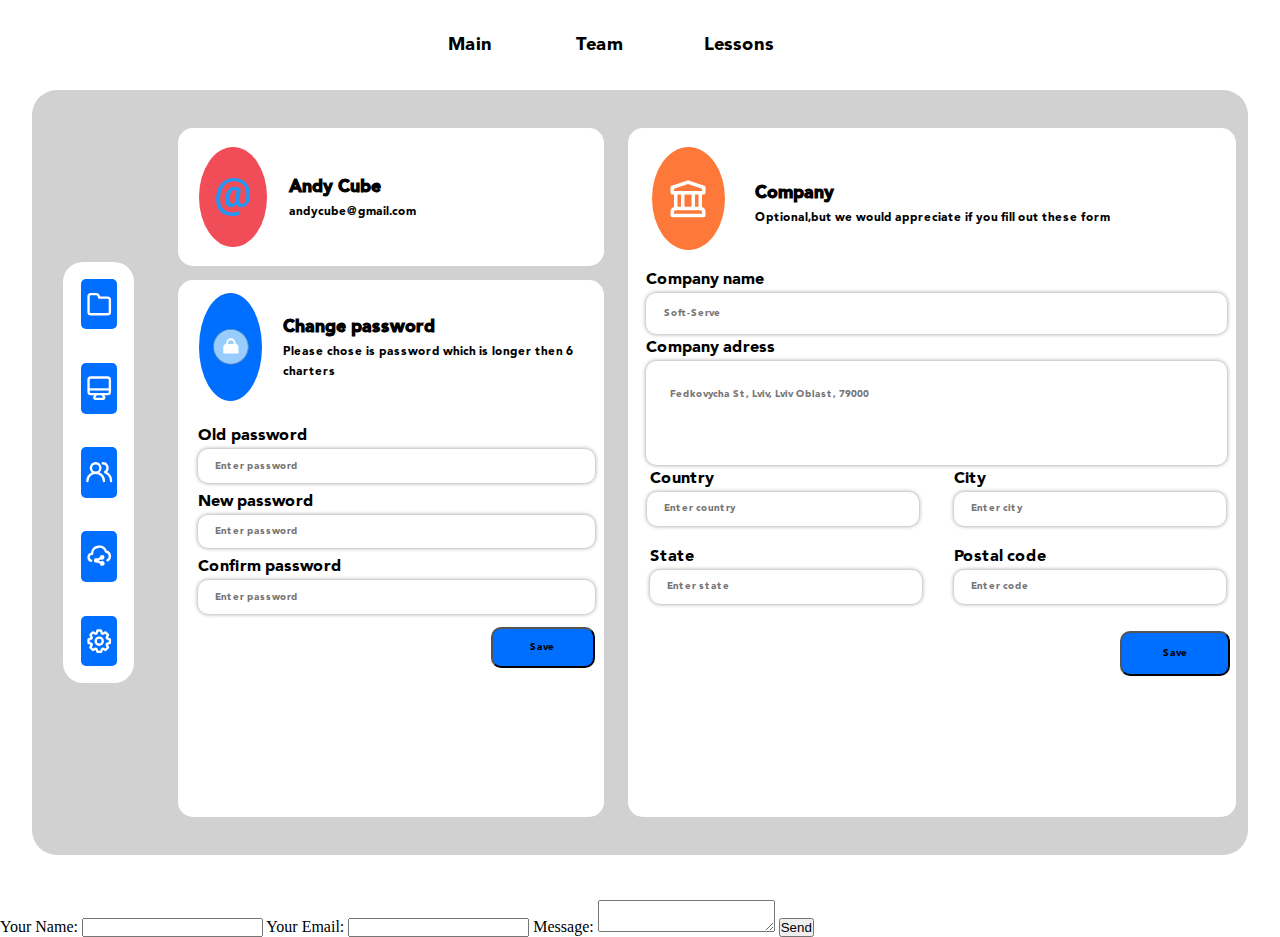
==== account.html @ d7893dc6 "School_Project" ====
<!DOCTYPE html>
<html lang="en">

<head>
    <meta charset="UTF-8">
    <meta name="viewport" content="width=device-width, initial-scale=1.0">
    <meta http-equiv="X-UA-Compatible" content="ie=edge">
    <title>Document</title>
    <link rel="stylesheet" href="style.css">
</head>

<body>
    <div class="main-content">
        <div class="title">
            <ul class="menu">
                <li class="menu-links">
                    <a href="index.html" class="menu-item">Main</a>
                </li>
                <li class="menu-links">
                    <a href="team.html" class="menu-item">Team</a>
                </li>
                <li class="menu-links">
                    <a href="lessons.html" class="menu-item">Lessons</a>
                </li>
            </ul>
        </div>
        <div class="content  account-content">
            <div class="mainToolBox">
                <div class="toolbox">
                    <a href="index.html" class="svg-item folder ">
                        <svg xmlns="http://www.w3.org/2000/svg" viewBox="0 0 24 24" class="miniToolBox folder-color">
                            <path
                                d="M19,5.5H12.72l-.32-1a3,3,0,0,0-2.84-2H5a3,3,0,0,0-3,3v13a3,3,0,0,0,3,3H19a3,3,0,0,0,3-3V8.5A3,3,0,0,0,19,5.5Zm1,13a1,1,0,0,1-1,1H5a1,1,0,0,1-1-1V5.5a1,1,0,0,1,1-1H9.56a1,1,0,0,1,.95.68l.54,1.64A1,1,0,0,0,12,7.5h7a1,1,0,0,1,1,1Z" />
                        </svg>
                    </a>
                    <a href="account.html" class="svg-item folder account"><svg xmlns="http://www.w3.org/2000/svg"
                            viewBox="0 0 24 24" class="miniToolBox">
                            <path
                                d="M19,2H5A3,3,0,0,0,2,5V15a3,3,0,0,0,3,3H7.64l-.58,1a2,2,0,0,0,0,2,2,2,0,0,0,1.75,1h6.46A2,2,0,0,0,17,21a2,2,0,0,0,0-2l-.59-1H19a3,3,0,0,0,3-3V5A3,3,0,0,0,19,2ZM8.77,20,10,18H14l1.2,2ZM20,15a1,1,0,0,1-1,1H5a1,1,0,0,1-1-1V14H20Zm0-3H4V5A1,1,0,0,1,5,4H19a1,1,0,0,1,1,1Z" />
                        </svg></a>
                    <a href="#" class="svg-item folder group"><svg xmlns="http://www.w3.org/2000/svg"
                            viewBox="0 0 24 24" class="miniToolBox">
                            <path
                                d="M12.3,12.22A4.92,4.92,0,0,0,14,8.5a5,5,0,0,0-10,0,4.92,4.92,0,0,0,1.7,3.72A8,8,0,0,0,1,19.5a1,1,0,0,0,2,0,6,6,0,0,1,12,0,1,1,0,0,0,2,0A8,8,0,0,0,12.3,12.22ZM9,11.5a3,3,0,1,1,3-3A3,3,0,0,1,9,11.5Zm9.74.32A5,5,0,0,0,15,3.5a1,1,0,0,0,0,2,3,3,0,0,1,3,3,3,3,0,0,1-1.5,2.59,1,1,0,0,0-.5.84,1,1,0,0,0,.45.86l.39.26.13.07a7,7,0,0,1,4,6.38,1,1,0,0,0,2,0A9,9,0,0,0,18.74,11.82Z" />
                        </svg></a>
                    <a href="#" class="svg-item folder cloud"><svg xmlns="http://www.w3.org/2000/svg"
                            data-name="Layer 1" viewBox="0 0 24 24" class="miniToolBox">
                            <path
                                d="M14.5,15a2,2,0,1,0-2-2l-1.9.87a2,2,0,0,0-1.1-.33,2,2,0,0,0,0,4,1.88,1.88,0,0,0,.92-.24l2.1,1a2,2,0,1,0,.8-1.84l-1.75-.8,1.91-.88A2,2,0,0,0,14.5,15Zm3.92-7.78A7,7,0,0,0,5.06,9.11a4,4,0,0,0-.38,7.66,1.13,1.13,0,0,0,.32.05,1,1,0,0,0,.32-2A2,2,0,0,1,4,13a2,2,0,0,1,2-2,1,1,0,0,0,1-1,5,5,0,0,1,9.73-1.61,1,1,0,0,0,.78.67,3,3,0,0,1,1,5.53,1,1,0,1,0,1,1.74A5,5,0,0,0,22,12,5,5,0,0,0,18.42,7.22Z" />
                        </svg></a>
                    <a href="#" class="svg-item folder settings"><svg xmlns="http://www.w3.org/2000/svg"
                            viewBox="0 0 24 24" class="miniToolBox">
                            <path
                                d="M21.32,9.55l-1.89-.63.89-1.78A1,1,0,0,0,20.13,6L18,3.87a1,1,0,0,0-1.15-.19l-1.78.89-.63-1.89A1,1,0,0,0,13.5,2h-3a1,1,0,0,0-.95.68L8.92,4.57,7.14,3.68A1,1,0,0,0,6,3.87L3.87,6a1,1,0,0,0-.19,1.15l.89,1.78-1.89.63A1,1,0,0,0,2,10.5v3a1,1,0,0,0,.68.95l1.89.63-.89,1.78A1,1,0,0,0,3.87,18L6,20.13a1,1,0,0,0,1.15.19l1.78-.89.63,1.89a1,1,0,0,0,.95.68h3a1,1,0,0,0,.95-.68l.63-1.89,1.78.89A1,1,0,0,0,18,20.13L20.13,18a1,1,0,0,0,.19-1.15l-.89-1.78,1.89-.63A1,1,0,0,0,22,13.5v-3A1,1,0,0,0,21.32,9.55ZM20,12.78l-1.2.4A2,2,0,0,0,17.64,16l.57,1.14-1.1,1.1L16,17.64a2,2,0,0,0-2.79,1.16l-.4,1.2H11.22l-.4-1.2A2,2,0,0,0,8,17.64l-1.14.57-1.1-1.1L6.36,16A2,2,0,0,0,5.2,13.18L4,12.78V11.22l1.2-.4A2,2,0,0,0,6.36,8L5.79,6.89l1.1-1.1L8,6.36A2,2,0,0,0,10.82,5.2l.4-1.2h1.56l.4,1.2A2,2,0,0,0,16,6.36l1.14-.57,1.1,1.1L17.64,8a2,2,0,0,0,1.16,2.79l1.2.4ZM12,8a4,4,0,1,0,4,4A4,4,0,0,0,12,8Zm0,6a2,2,0,1,1,2-2A2,2,0,0,1,12,14Z" />
                        </svg></a>
                </div>
            </div>
            <div class="BigBox">
                <div class="email">
                    <div class="svg-email">
                        <svg xmlns="http://www.w3.org/2000/svg" width="48" height="48" viewBox="0 0 48 48">
                            <path fill="#2196F3"
                                d="M40.977,22.892c-0.15,3.471-1.008,6.226-2.573,8.266s-3.671,3.059-6.313,3.059c-1.167,0-2.173-0.251-3.021-0.752c-0.847-0.499-1.486-1.22-1.921-2.154c-1.355,1.897-3.125,2.847-5.307,2.847c-1.979,0-3.511-0.835-4.594-2.502c-1.084-1.668-1.492-3.869-1.221-6.607c0.244-2.236,0.811-4.227,1.699-5.969c0.887-1.74,2.009-3.08,3.364-4.015c1.355-0.935,2.819-1.403,4.392-1.403c1.938,0,3.592,0.448,4.961,1.344l1.281,0.873L30.688,27.63c-0.136,1.07-0.018,1.891,0.356,2.459c0.372,0.57,0.965,0.854,1.778,0.854c1.247,0,2.291-0.729,3.131-2.187c0.84-1.456,1.301-3.362,1.383-5.723c0.23-4.731-0.721-8.368-2.855-10.907c-2.136-2.541-5.298-3.813-9.485-3.813c-2.617,0-4.948,0.664-6.994,1.993c-2.047,1.329-3.661,3.217-4.839,5.664c-1.18,2.445-1.845,5.247-1.994,8.406c-0.216,4.798,0.746,8.509,2.888,11.131c2.141,2.623,5.347,3.934,9.617,3.934c1.125,0,2.304-0.124,3.538-0.376c1.232-0.251,2.298-0.587,3.191-1.006l0.773,3.13c-0.827,0.543-1.941,0.981-3.346,1.313C26.429,42.836,25.015,43,23.592,43c-3.579,0-6.628-0.723-9.149-2.164c-2.521-1.444-4.402-3.571-5.642-6.385c-1.24-2.813-1.779-6.173-1.617-10.074C7.346,20.634,8.2,17.28,9.747,14.313c1.544-2.969,3.648-5.264,6.313-6.881C18.722,5.811,21.728,5,25.076,5c3.401,0,6.33,0.729,8.783,2.186c2.452,1.456,4.289,3.54,5.51,6.251C40.59,16.148,41.125,19.299,40.977,22.892z M20.542,25.047c-0.15,1.789,0.007,3.148,0.468,4.076c0.459,0.929,1.206,1.395,2.236,1.395c0.664,0,1.294-0.292,1.891-0.876c0.596-0.583,1.092-1.422,1.484-2.521l0.854-9.617c-0.527-0.177-1.071-0.264-1.626-0.264c-1.559,0-2.769,0.664-3.629,1.992C21.358,20.56,20.799,22.5,20.542,25.047z" />
                        </svg>
                    </div>
                    <div>
                        <h2>Andy Cube</h2>
                        <p>andycube@gmail.com</p>
                    </div>
                </div>
                <div class="password">
                    <div class="block25">
                        <div class="svg-password">
                            <svg xmlns="http://www.w3.org/2000/svg" viewBox="0 0 40 40 " class="svg-cmp">
                                <path fill="#98ccfd"
                                    d="M20,38.5C9.799,38.5,1.5,30.201,1.5,20S9.799,1.5,20,1.5S38.5,9.799,38.5,20S30.201,38.5,20,38.5z" />
                                <path fill="#4788c7"
                                    d="M20,2c9.925,0,18,8.075,18,18s-8.075,18-18,18S2,29.925,2,20S10.075,2,20,2 M20,1 C9.507,1,1,9.507,1,20s8.507,19,19,19s19-8.507,19-19S30.493,1,20,1L20,1z" />
                                <path fill="#fff"
                                    d="M25,17H15c-1.657,0-3,1.343-3,3v7h16v-7C28,18.343,26.657,17,25,17z" />
                                <path fill="none" stroke="#fff" stroke-miterlimit="10" stroke-width="2"
                                    d="M20,24L20,24c-2.2,0-4-1.8-4-4v-4c0-2.2,1.8-4,4-4 h0c2.2,0,4,1.8,4,4v4C24,22.2,22.2,24,20,24z" />
                            </svg>
                        </div>
                        <div>
                            <h2>Change password</h2>

                            <p> Please chose is password which is longer then 6 charters</p>
                        </div>
                    </div>

                    <div class="password-details">
                        <form action="https://formspree.io/FORM_ID" method="POST">
                        <label for="Old password" class="name">Old password</label>
                        <input type="password" class="Old-password" id="Old password" placeholder="Enter password">
                        <label for="New password" class="name">New password</label>
                        <input type="password" class="New-password" id="New password" placeholder="Enter password">
                        <label for="Confirm password" class="name">Confirm password</label>
                        <input type="password" class="Confirm-password" id="Confirm password"
                            placeholder="Enter password">
                        <label for="button" class="name"></label>
                        <input type="button" class="Save" id="Save" value="Save">
                        </form>
                    </div>
                </div>
            </div>
            <div class="Company">
                <div class="company-main-box">
                    <div class="svg-company">
                        <svg xmlns="http://www.w3.org/2000/svg" data-name="Layer 1" viewBox="0 0 25 25" class="svg-cmp">
                            <path
                                d="M21,10a.99974.99974,0,0,0,1-1V6a.9989.9989,0,0,0-.68359-.94824l-9-3a1.002,1.002,0,0,0-.63282,0l-9,3A.9989.9989,0,0,0,2,6V9a.99974.99974,0,0,0,1,1H4v7.18427A2.99507,2.99507,0,0,0,2,20v2a.99974.99974,0,0,0,1,1H21a.99974.99974,0,0,0,1-1V20a2.99507,2.99507,0,0,0-2-2.81573V10ZM20,21H4V20a1.001,1.001,0,0,1,1-1H19a1.001,1.001,0,0,1,1,1ZM6,17V10H8v7Zm4,0V10h4v7Zm6,0V10h2v7ZM4,8V6.7207l8-2.667,8,2.667V8Z" />
                        </svg>
                    </div>
                    <div class="company-details">
                        <h2>Company</h2>
                        <p>Optional,but we would appreciate if you fill out these form</p>
                    </div>
                </div>
                <label for="Name" class="name">Company name</label>
                <input type="text" class="Soft-Serve" id="Name" placeholder="Soft-Serve">
                <label for="adress" class="name">Company adress</label>
                <textarea name="adress" id="adress" class="adress"placeholder="Fedkovycha St, Lviv, Lviv Oblast, 79000"></textarea>
                <form
                action="https://formspree.io/FORM_ID"
                method="POST"
              >
                <div class="place-details">
                    <div class="Country1"><label for="Country" class="name">Country</label>
                        <input type="text" class="country" id="Country" placeholder="Enter country"></div>

                    <div class="City1"><label for="City" class="name">City</label>
                        <input type="text" class="city" id="City" placeholder="Enter city"></div>

                    <div class="State1"><label for="State" class="name">State</label>
                        <input type="text" class="state" id="State" placeholder="Enter state"></div>

                    <div class="Postal-code1"><label for="Postal-code" class="name">Postal code</label>
                        <input type="text" class="postal-code" id="Postal-code" placeholder="Enter code"></div>
                </div>
                <div><label for="button" class="name"></label>
                    <input type="button" class="save2" id="Save2" value="Save">
                </div>
                </form>

            </div>

        </div>

    </div>

</body>

</html>

<form
  action="https://formspree.io/FORM_ID"
  method="POST"
>
  <label>
    Your Name:
    <input type="text" name="name">
  </label>
  <label>
    Your Email:
    <input type="email" name="_replyto">
  </label>
  <label>
    Message:
    <textarea name="message"></textarea>
  </label>
  <input type="submit" value="Send">
</form>
---- style.css ----
* {
    margin: 0;
    padding: 0;
    box-sizing: border-box;
}

@font-face {
    font-family: bahij-sultannahia;
    src: url("fonts/bahij-sultannahia.ttf");
}

@font-face {
    font-family: ChronicaPro-Regular;
    src: url("fonts/ChronicaPro-Regular.ttf");
}

.main-content {
    height: 100vh;
    width: 100%;
}

.title {
    display: flex;
    line-height: 10vh;
}

.menu {
    display: flex;
    width: 100%;
    height: 10vh;
    justify-content: center;
}

.menu-links {
    list-style-type: none;
}

.menu-links,
.menu-item {
    width: 10%;
    height: 100%;

}

.menu-item {
    text-decoration: none;
    color: black;
    font-size: 25px;
    font-family: bahij-sultannahia;
    transition-duration: 0.2s;
    transition-property: color;
}

.menu-item:hover {
    color: rgb(0, 110, 255);
}

.content {
    height: 85vh;
    width: 95%;
    background-color: rgb(209, 209, 209);
    border-radius: 25px;
    display: flex;
    margin: auto;

}

.mainToolBox {
    width: 9%;
    height: 100%;
    display: flex;
    justify-content: center;
    align-items: center;

}

.toolbox {
    display: flex;
    width: 65%;
    height: 55%;
    border-radius: 20px;
    background-color: white;
    flex-direction: column;
    justify-content: space-around;
    align-items: center;

}

.miniToolBox {
    width: 80%;
    height: 80%;
}

.svg-item {
    display: block;
    width: 50%;
    height: 12%;
    display: flex;
    align-items: center;
    justify-content: center;
    border-radius: 5px;
    background-color: rgb(0, 110, 255);
    position: relative;
    fill: white;

}

.folder {
    background-color: rgb(0, 110, 255);
    position: relative;
}

.folder::after {
    content: "Project";
    color: rgb(7, 111, 248);
    text-align: center;
    line-height: 36px;
    position: absolute;
    width: 180%;
    height: 100%;
    border-radius: 0 5px 5px 0;
    left: 0;
    background-color: rgb(7, 111, 248);
    transform: scaleX(0);
    transition-duration: 0.8s;
    transition-property: transform, left, color;
    visibility: hidden;
    font-family: 'ChronicaPro-Regular';
    font-size: 0.7em;
    cursor: pointer;
}

.folder:hover::after {
    transform: scale(1);
    left: 26.8px;
    color: white;
    visibility: visible;
}


.folder-color {
    fill: white;
}

.account::after {
    content: "Account";

}

.groups::after {
    content: "Groups";
}

.cloud::after {
    content: "Cloud";
}

.settings::after {
    content: "Settings";
}

.text-content {
    width: 100%;
    height: 95%;
    display: flex;
    flex-wrap: wrap;
    justify-content: space-around;
    align-items: center;

}

.projectname {
    display: block;
    width: 46%;
    height: 20%;
    padding-top: 25px;
    padding-left: 25px;
    border-radius: 25px;
    align-items: center;
    justify-content: space-between;
    background-color: white;
    font-family: ChronicaPro-Regular;

}

.Company-Organization {
    display: block;
    width: 46%;
    height: 20%;
    padding-top: 25px;
    padding-left: 25px;
    border-radius: 25px;
    align-items: center;
    justify-content: space-between;
    background-color: white;
    font-family: ChronicaPro-Regular;
}

.div-Content {
    width: 58%;
    height: 65%;
    display: flex;
    flex-direction: column;
    justify-content: space-between;
}

.Description {
    display: block;
    width: 100%;
    height: 46%;
    border-radius: 25px;
    align-items: center;
    padding-top: 25px;
    padding-left: 25px;
    justify-content: space-between;
    background-color: white;
    font-family: bahij-sultannahia;
}

.Team {
    width: 100%;
    height: 46%;
    border-radius: 25px;
    align-items: center;
    padding-left: 25px;
    display: flex;
    background-color: white;
    font-family: bahij-sultannahia;

}


.Team-img {
    width: 15%;
    height: 60%;
    background-image: url("images/team.jpg");
    background-size: 100% 100%;
}

.text-team {
    padding-left: 25px;
}

.text-data-portability {
    padding-left: 20px;

}

.Data-portability {
    width: 35%;
    height: 65%;
    border-radius: 25px;
    align-items: center;
    background-color: white;
    font-family: bahij-sultannahia;
}

.Data-portability-img {
    width: 30%;
    height: 40%;
    margin-top: 5px;
    padding-left: 10px;
    margin-left: 25px;
    background-image: url("images/data.jpg");
    background-size: 100% 100%;

}

.in-box {
    width: 80%;
    height: 90%;
    display: flex;
    flex-wrap: wrap;
    justify-content: space-around;
    font-family: ChronicaPro-Regular;


}

.team-main-content {
    width: 23%;
    height: 40%;
    border-radius: 15px;
    background-color: white;
    display: flex;
    flex-direction: column;
    align-items: center;
    justify-content: space-around;
    text-align: center;
    transition-duration: 0.8s;
    transition-property: background-color;
}

.content2 {
    display: flex;
    flex-wrap: wrap;
    justify-content: center;
    align-items: center;
}

.team-photo {
    margin: auto;
    position: relative;
}

.year {
    display: block;
    margin-top: 5%;
}

.team-main-content:hover {
    background-color: rgb(0, 110, 255);
}

.team-main-content:hover .hover-color {
    color: white;
}

.photo1 {
    margin: 10% auto;
    width: 75px;
    height: 75px;
    background-image: url(images/1.jpg);
    background-size: 100%;
    border-radius: 50px;
}
.svgboxtrash-1{
    width: 50px;
    height: 50px;
    background-color: white;
    /* fill:rgb(0, 110, 255) ; */
    border-radius: 10px;
    right: -60px;
    top: -35px;
    position: absolute;
    display: none;
}
.svg-trash1 {
    display: block;
    width: 35px;
    height: 35px;
    fill :rgb(7, 111, 248) ;
}
.team-main-content:hover .svgboxtrash-1{
    display: block;
    display: flex;
    justify-content: center;
    align-items: center;

}

.photo2 {
    margin: 10% auto;
    width: 75px;
    height: 75px;
    background-image: url(images/2.jpg);
    background-size: 100%;
    border-radius: 50px;
}

.photo3 {
    margin: 10% auto;
    width: 75px;
    height: 75px;
    background-image: url(images/3.jpg);
    background-size: 100%;
    border-radius: 50px;
}

.photo4 {
    margin: 10% auto;
    width: 75px;
    height: 75px;
    background-image: url(images/4.jpg);
    background-size: 100%;
    border-radius: 50px;
}

.photo5 {
    margin: 10% auto;
    width: 75px;
    height: 75px;
    background-image: url(images/5.jpg);
    background-size: 100%;
    border-radius: 50px;
}

.photo6 {
    margin: 10% auto;
    width: 75px;
    height: 75px;
    background-image: url(images/6.jpg);
    background-size: 100%;
    border-radius: 50px;
}

.photo7 {
    margin: 10% auto;
    width: 75px;
    height: 75px;
    background-image: url(images/7.jpg);
    background-size: 100%;
    border-radius: 50px;
}

.photo8 {
    margin: 10% auto;
    width: 75px;
    height: 75px;
    background-image: url(images/8.jpg);
    background-size: 100%;
    border-radius: 50px;
}

table {
    border: none;
    margin: auto;
    font-family: bahij-sultannahia;
    font-size: larger;
    border-collapse: collapse;

}

td,
th {
    border: none;
    text-align: center;
    width: 250px;
    height: 70px;
}

rt {
    height: 2%;
}

.download {
    display: flex;
    align-items: center;
    justify-content: center;
    border: 1px solid gray;
    width: 10%;
    height: 30%;
    border-radius: 5px;

}

.download:hover {
    background-color: rgb(0, 110, 255);
}


.download:hover .svg-button {
    fill: white;
}

.table-content {
    display: flex;
    align-items: center;
}

.td-download {
    display: flex;
    justify-content: center;
    align-items: center;
}

.svg-button {
    width: 80%;
    height: 80%;
    fill: black;
}

.line-hover:hover {
    background-color: rgb(247, 240, 240);
}

.line-hover {
    transition-duration: 0.3s;
    transition-property: background-color;
}

.border-radius-right {
    border-radius: 0 20px 20px 0;
}

.border-radius-left {
    border-radius: 20px 0 0 20px;
}

.BigBox {
    display: flex;
    flex-direction: column;
    justify-content: space-between;
    width: 35%;
    height: 90%;
    border-radius: 15px;

}

.account-content {
    display: flex;
    justify-content: space-around;
    align-items: center;
    font-family: bahij-sultannahia;
}

.email {
    display: flex;
    align-items: center;
    width: 100%;
    height: 20%;
    background-color: white;
    border-radius: 15px;
    font-family: bahij-sultannahia;
}

.svg-email {
    display: flex;
    margin-top: 5%;
    border-radius: 50%;
    margin: 5%;
    width: 16%;
    height: 73%;
    background-color: #F04D59;
    justify-content: center;
    align-items: center;
}

.password {
    display: flex;
    flex-direction: column;
    width: 100%;
    height: 78%;
    background-color: white;
    border-radius: 15px;
    font-family: bahij-sultannahia;
}

.block25 {
    display: flex;
    align-items: center;
    width: 100%;
    height: 25%;
}

.svg-cmp {
    margin: auto;
    height: 50%;
    width: 60%;
    fill: white;
}

.svg-password {
    display: flex;
    margin-top: 5%;
    border-radius: 50%;
    margin: 5%;
    width: 16%;
    height: 80%;
    background-color: rgb(0, 110, 255);
    justify-content: center;
    align-items: center;

}

.password-details {
    margin-top: 2%;
    margin-left: 8px;
    display: flex;
    flex-direction: column;
    justify-content: start;
    align-items: left;
    font-family: bahij-sultannahia;
}

.Old-password {
    outline: none;
    border: none;
    border-radius: 10px;
    display: block;
    width: 95%;
    height: 6%;
    padding: 4%;
    margin-left: 3%;
    margin-bottom: 5px;
    box-shadow: 0 0 4px 0 rgb(143, 146, 150);
    font-family: bahij-sultannahia;
}

.Old-password:focus {
    box-shadow: none;
    border: 2px solid rgb(0, 110, 255);
    font-family: bahij-sultannahia;
}

.New-password {
    outline: none;
    border: none;
    border-radius: 10px;
    display: block;
    width: 95%;
    height: 6%;
    padding: 4%;
    margin-bottom: 5px;
    margin-left: 3%;
    box-shadow: 0 0 4px 0 rgb(143, 146, 150);
    font-family: bahij-sultannahia;
}

.New-password:focus {
    box-shadow: none;
    border: 2px solid rgb(0, 110, 255);
    font-family: bahij-sultannahia;
}

.Confirm-password {
    outline: none;
    border: none;
    border-radius: 10px;
    display: block;
    width: 95%;
    height: 6%;
    padding: 4%;
    margin-left: 3%;
    box-shadow: 0 0 4px 0 rgb(143, 146, 150);
    font-family: bahij-sultannahia;
}

.Confirm-password:focus {
    box-shadow: none;
    border: 2px solid rgb(0, 110, 255);
    font-family: bahij-sultannahia;
}

.Save {
    outline: none;
    outline: none;
    border-radius: 10px;
    display: block;
    width: 25%;
    height: 14%;
    margin-top: 13px;
    padding: 2%;
    margin-left: 73%;
    text-align: center;
    background-color: rgb(0, 110, 255);
    font-family: bahij-sultannahia;
}

.Save:focus {
    box-shadow: none;
    border: 2px solid rgb(0, 110, 255);
    font-family: bahij-sultannahia;
}

.Company {
    width: 50%;
    height: 90%;
    background-color: white;
    border-radius: 15px;
    font-family: bahij-sultannahia;

}

.company-main-box {
    display: flex;
    align-items: center;
    height: 20%;
    width: 100%;
    font-family: bahij-sultannahia;
}

.svg-company {
    margin-top: 0.5%;
    margin-left: 4%;
    width: 12%;
    height: 75%;
    border-radius: 50%;
    background-color: #FE7939;
    display: flex;
    justify-content: center;
    align-items: center;

}

.company-details {
    margin-top: 2%;
    margin-left: 5%;
    font-family: bahij-sultannahia;
}

.name {
    display: block;
    margin-left: 3%;
    font-size: 22px;
    font-family: bahij-sultannahia;
}

.Soft-Serve {
    outline: none;
    border: none;
    border-radius: 10px;
    display: block;
    width: 95.5%;
    height: 6%;
    padding: 3%;
    margin-left: 3%;
    box-shadow: 0 0 4px 0 rgb(143, 146, 150);
    font-family: bahij-sultannahia;
}

.Soft-Serve:focus {
    box-shadow: none;
    border: 2px solid rgb(0, 110, 255);
    font-family: bahij-sultannahia;
}

.adress {
    outline: none;
    border: none;
    border-radius: 10px;
    display: block;
    width: 95.5%;
    height: 15%;
    padding: 4%;
    margin-left: 3%;
    box-shadow: 0 0 4px 0 rgb(143, 146, 150);
    resize: none;
    font-family: bahij-sultannahia;
}

.adress:focus {
    box-shadow: none;
    border: 2px solid rgb(0, 110, 255);
    font-family: bahij-sultannahia;

}

.place-details {
    display: flex;
    flex-wrap: wrap;
    justify-content: space-around;
    margin-left: -16px;
    width: 100%;
    height: 30%;
    font-family: bahij-sultannahia;

}

.Country1 {
    width: 40%;
    display: block;
}

.country {
    outline: none;
    border: none;
    border-radius: 10px;
    display: flex;
    flex-wrap: wrap;
    justify-content: space-between;
    width: 112%;
    height: 5%;
    padding: 7%;
    margin-left: 2%;
    box-shadow: 0 0 4px 0 rgb(143, 146, 150);
    resize: none;
    font-family: bahij-sultannahia;
}

.country:focus {
    box-shadow: none;
    border: 2px solid rgb(0, 110, 255);
    font-family: bahij-sultannahia;

}

.City1 {
    width: 40%;
    display: block;
}

.city {
    outline: none;
    border: none;
    border-radius: 10px;
    display: flex;
    flex-wrap: wrap;
    justify-content: space-between;
    width: 112%;
    height: 6%;
    padding: 7%;
    margin-left: 3%;
    box-shadow: 0 0 4px 0 rgb(143, 146, 150);
    resize: none;
    font-family: bahij-sultannahia;
}

.city:focus {
    box-shadow: none;
    border: 2px solid rgb(0, 110, 255);
    font-family: bahij-sultannahia;

}

.State1 {
    width: 40%;
    display: block;
}

.state {
    outline: none;
    border: none;
    border-radius: 10px;
    display: flex;
    flex-wrap: wrap;
    justify-content: space-between;
    width: 112%;
    height: 6%;
    padding: 7%;
    margin-left: 3%;
    box-shadow: 0 0 4px 0 rgb(143, 146, 150);
    resize: none;
    font-family: bahij-sultannahia;
}

.state:focus {
    box-shadow: none;
    border: 2px solid rgb(0, 110, 255);
    font-family: bahij-sultannahia;

}

.Postal-code1 {
    width: 40%;
    display: block;
}

.postal-code {
    outline: none;
    border: none;
    border-radius: 10px;
    display: flex;
    flex-wrap: wrap;
    justify-content: space-between;
    width: 112%;
    height: 3%;
    padding: 7%;
    margin-left: 3%;
    box-shadow: 0 0 4px 0 rgb(143, 146, 150);
    resize: none;
    font-family: bahij-sultannahia;
}

.postal-code:focus {
    box-shadow: none;
    border: 2px solid rgb(0, 110, 255);
    font-family: bahij-sultannahia;

}

.save2 {
    outline: none;
    outline: none;
    border-radius: 10px;
    display: block;
    width: 18%;
    height: 5%;
    margin-top: 10px;
    padding: 2%;
    margin-left: 81%;
    text-align: center;
    background-color: rgb(0, 110, 255);
    font-family: bahij-sultannahia;
}

.save2:focus {
    box-shadow: none;
    border: 2px solid rgb(0, 110, 255);
    font-family: bahij-sultannahia;
}
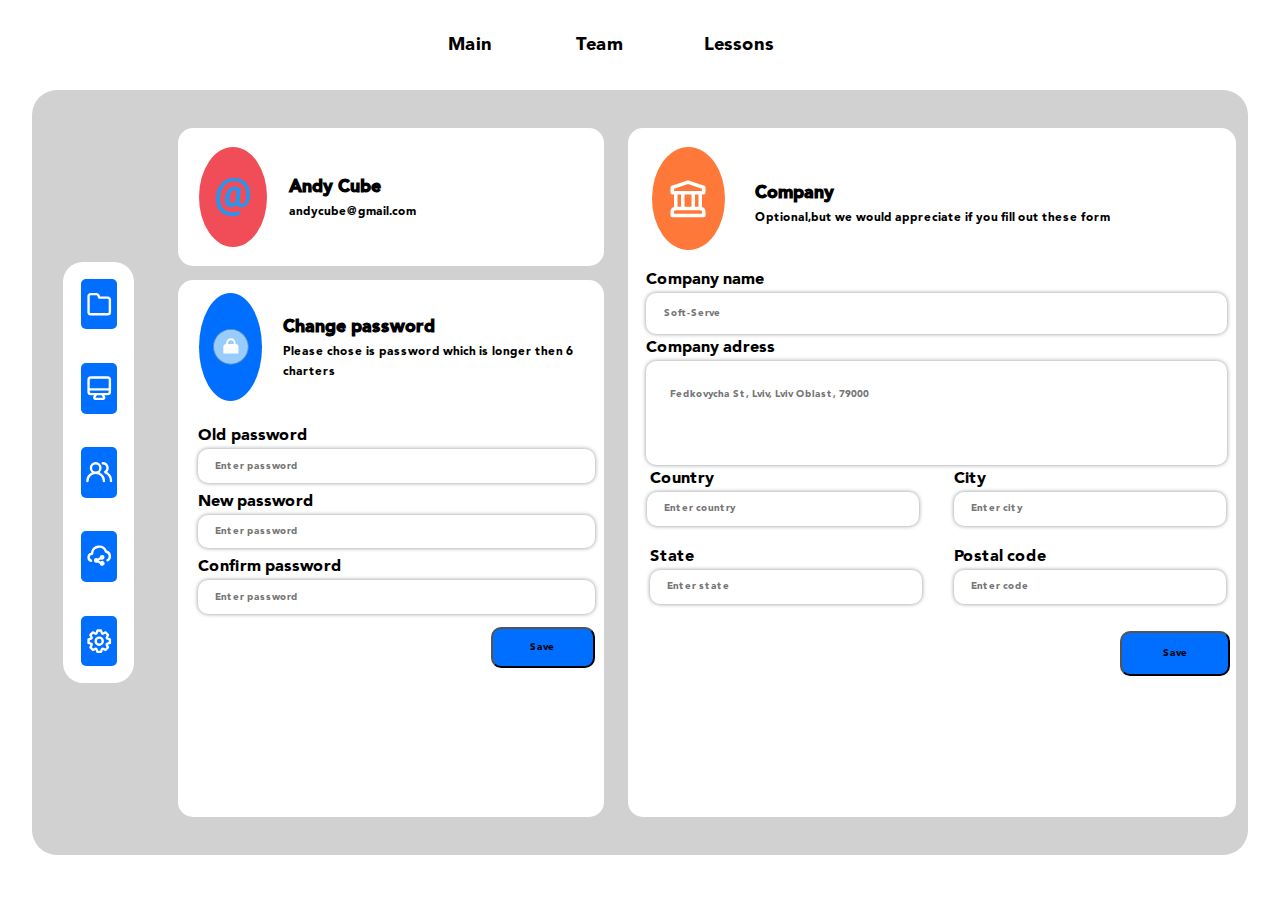
==== commit 327e87ba: "Update account.html" ====
--- a/account.html
+++ b/account.html
@@ -153,21 +153,3 @@
 
 </html>
 
-<form
-  action="https://formspree.io/FORM_ID"
-  method="POST"
->
-  <label>
-    Your Name:
-    <input type="text" name="name">
-  </label>
-  <label>
-    Your Email:
-    <input type="email" name="_replyto">
-  </label>
-  <label>
-    Message:
-    <textarea name="message"></textarea>
-  </label>
-  <input type="submit" value="Send">
-</form>